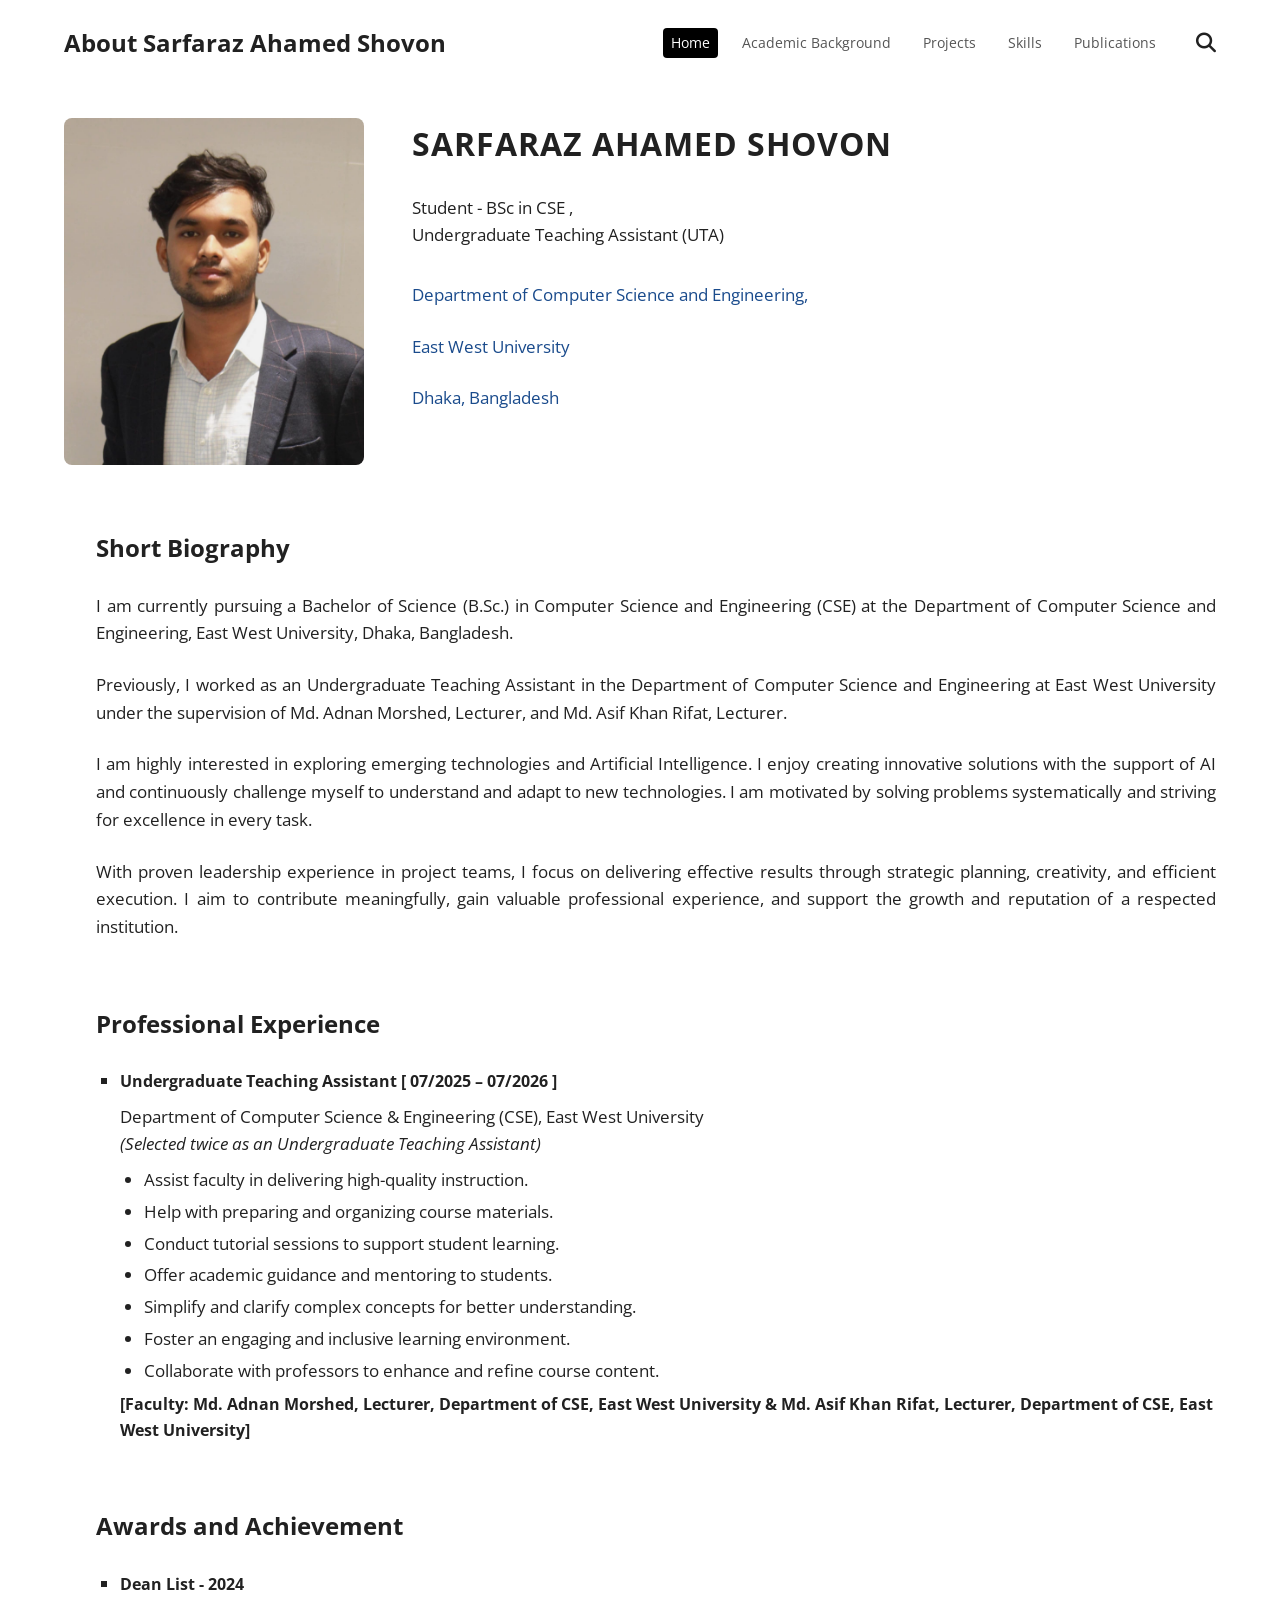
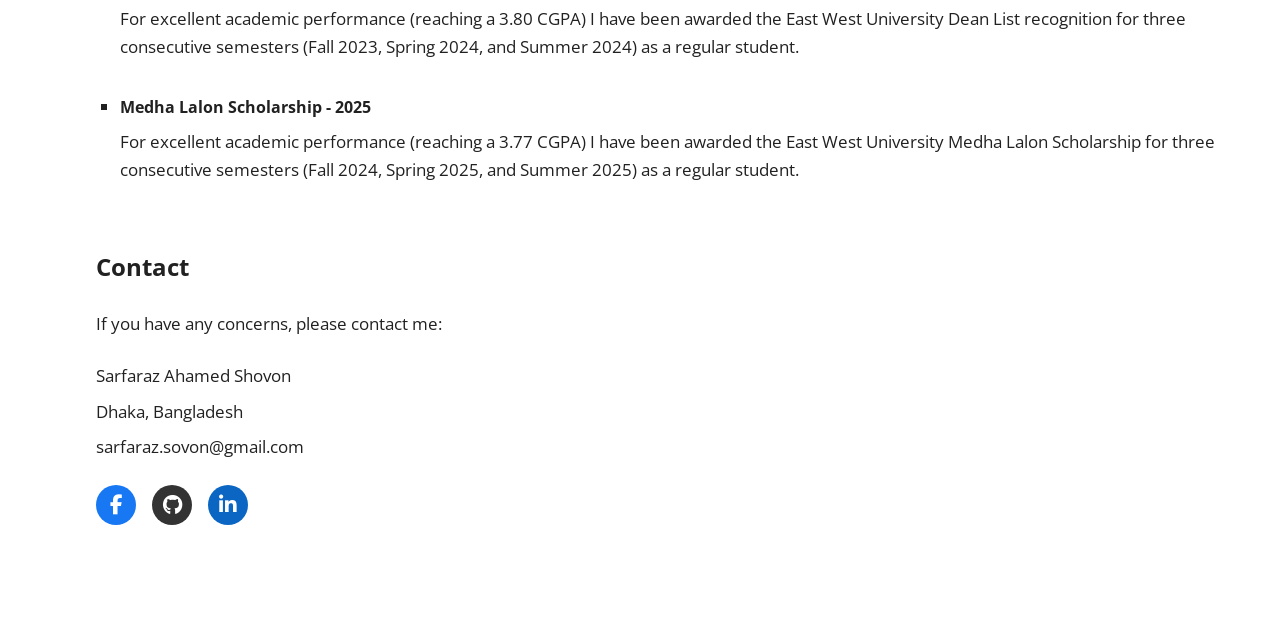
==== index.html @ 61edd61b "Initial commit: Added portfolio website files" ====
<!DOCTYPE html>
<html lang="en">
<head>
  <meta charset="UTF-8">
  <meta name="viewport" content="width=device-width, initial-scale=1.0">
  <meta name="description" content="Sarfaraz Ahamed Shovon - Portfolio">
  <title>About Sarfaraz Ahamed Shovon</title>
  
  <!-- Font Awesome for Icons -->
  <link rel="stylesheet" href="https://cdnjs.cloudflare.com/ajax/libs/font-awesome/6.5.1/css/all.min.css">
  
  <!-- Custom Styles -->
  <link rel="stylesheet" href="style.css">
</head>
<body>

  <div class="container">
    <!-- Overlay for mobile menu -->
    <div class="menu-overlay" id="menuOverlay"></div>

    <!-- Header -->
    <header class="header">
      <div class="header-brand">
        <i class="fas fa-bars mobile-menu-btn" id="mobileMenuBtn"></i>
        <div class="site-title">About Sarfaraz Ahamed Shovon</div>
      </div>
      <nav class="nav" id="mainNav">
        <i class="fas fa-times close-menu-btn" id="closeMenuBtn"></i>
        <div class="nav-links">
          <a href="index.html" class="nav-link active">Home</a>
          <a href="academic.html" class="nav-link">Academic Background</a>
          <a href="projects.html" class="nav-link">Projects</a>
          <a href="skills.html" class="nav-link">Skills</a>
          <a href="publications.html" class="nav-link">Publications</a>
        </div>
      </nav>
      <i class="fas fa-search nav-search" id="searchBtn" style="cursor: pointer;"></i>
    </header>

    <!-- Main Content -->
    <main class="main-content">
      
      <!-- Hero Section -->
      <section class="hero">
        <div class="hero-image">
          <img src="images/profile.jpg" alt="Sarfaraz Ahamed Shovon">
        </div>
        <div class="hero-info">
          <h1 class="hero-name">SARFARAZ AHAMED SHOVON</h1>
          <div class="hero-details">
            <p class="hero-title">Student - BSc in CSE ,<br>Undergraduate Teaching Assistant (UTA)</p>
            <div class="hero-affiliation">
              <p>Department of Computer Science and Engineering,</p>
              <p>East West University</p>
              <p>Dhaka, Bangladesh</p>
            </div>
          </div>
        </div>
      </section>

      <!-- Biography Section -->
      <section class="section" id="biography">
        <h2 class="section-title">Short Biography</h2>
        <div class="content-text">
          <p>I am currently pursuing a Bachelor of Science (B.Sc.) in Computer Science and Engineering (CSE) at the Department of Computer Science and Engineering, East West University, Dhaka, Bangladesh.</p>
          <p>Previously, I worked as an Undergraduate Teaching Assistant in the Department of Computer Science and Engineering at East West University under the supervision of Md. Adnan Morshed, Lecturer, and Md. Asif Khan Rifat, Lecturer.</p>
          <p>I am highly interested in exploring emerging technologies and Artificial Intelligence. I enjoy creating innovative solutions with the support of AI and continuously challenge myself to understand and adapt to new technologies. I am motivated by solving problems systematically and striving for excellence in every task.</p>
          <p>With proven leadership experience in project teams, I focus on delivering effective results through strategic planning, creativity, and efficient execution. I aim to contribute meaningfully, gain valuable professional experience, and support the growth and reputation of a respected institution.</p>
        </div>
      </section>

      <!-- Experience Section -->
      <section class="section" id="experience">
        <h2 class="section-title">Professional Experience</h2>
        <ul class="experience-list">
          <li class="experience-item">
            <strong>Undergraduate Teaching Assistant [ 07/2025 – 07/2026 ]</strong>
            <p>Department of Computer Science & Engineering (CSE), East West University</p>
            <p><em>(Selected twice as an Undergraduate Teaching Assistant)</em></p>
            
            <ul class="experience-details">
              <li>Assist faculty in delivering high-quality instruction.</li>
              <li>Help with preparing and organizing course materials.</li>
              <li>Conduct tutorial sessions to support student learning.</li>
              <li>Offer academic guidance and mentoring to students.</li>
              <li>Simplify and clarify complex concepts for better understanding.</li>
              <li>Foster an engaging and inclusive learning environment.</li>
              <li>Collaborate with professors to enhance and refine course content.</li>
            </ul>
            <p><strong>[Faculty: Md. Adnan Morshed, Lecturer, Department of CSE, East West University & Md. Asif Khan Rifat, Lecturer, Department of CSE, East West University]</strong></p>
          </li>
        </ul>
      </section>

      <!-- Awards Section -->
      <section class="section" id="awards">
        <h2 class="section-title">Awards and Achievement</h2>
        <ul class="awards-list">
          <li class="award-item">
            <strong>Dean List - 2024</strong>
            <p>For excellent academic performance (reaching a 3.80 CGPA) I have been awarded the East West University Dean List recognition for three consecutive semesters (Fall 2023, Spring 2024, and Summer 2024) as a regular student.</p>
          </li>
          <li class="award-item">
            <strong>Medha Lalon Scholarship - 2025</strong>
            <p>For excellent academic performance (reaching a 3.77 CGPA) I have been awarded the East West University Medha Lalon Scholarship for three consecutive semesters (Fall 2024, Spring 2025, and Summer 2025) as a regular student.</p>
          </li>
        </ul>
      </section>

      <!-- Contact Section -->
      <section class="section" id="contact">
        <h2 class="section-title">Contact</h2>
        <div class="contact-info">
          <p>If you have any concerns, please contact me:</p>
          <p>Sarfaraz Ahamed Shovon</p>
          <p>Dhaka, Bangladesh</p>
          <p>sarfaraz.sovon@gmail.com</p>
        </div>
        
        <div class="social-icons">
          <a href="https://m.facebook.com/sarfarazahamed.shovon.5/" target="_blank" class="social-icon icon-facebook" aria-label="Facebook">
            <i class="fab fa-facebook-f"></i>
          </a>
          <a href="https://github.com/shovon021" target="_blank" class="social-icon icon-github" aria-label="GitHub">
            <i class="fab fa-github"></i>
          </a>
          <a href="https://www.linkedin.com/in/sarfaraz-ahamed-shovon-49422b405" target="_blank" class="social-icon icon-linkedin" aria-label="LinkedIn">
            <i class="fab fa-linkedin-in"></i>
          </a>
        </div>
      </section>

    </main>
  </div>

  <script src="script.js"></script>
</body>
</html>
---- style.css ----
/* ==========================================================================
   Sarfaraz Ahamed Shovon — Simple Portfolio Design System
   Design tokens sourced from DESIGN.md & SKILL.md
   ========================================================================== */

/* ── Google Fonts ── */
@import url('https://fonts.googleapis.com/css2?family=Open+Sans:wght@400;600;700&display=swap');

/* ── Design Tokens ── */
:root {
  --font-family-primary: 'Open Sans', sans-serif;
  --font-size-base: 17.3333px; /* 13pt */
  --font-size-sm: 14px;
  --font-size-md: 16px;
  --font-size-lg: 24px;
  --font-size-xl: 32px; /* For main titles */
  
  --font-weight-base: 400;
  --font-weight-semibold: 600;
  --font-weight-bold: 700;

  --line-height-base: 27.7333px;
  
  --color-text-primary: #212121;
  --color-text-secondary: #555555;
  --color-surface-base: #ffffff;
  --color-surface-raised: #f8f9fa;
  --color-surface-strong: #000000;
  
  --space-1: 4px;
  --space-2: 8px;
  --space-3: 16px;
  --space-4: 24px;
  --space-5: 32px;
  --space-6: 48px;
  --space-7: 64px;

  --container-max: 1200px;
}

/* ── Reset & Base ── */
*, *::before, *::after {
  box-sizing: border-box;
  margin: 0;
  padding: 0;
}

body {
  font-family: var(--font-family-primary);
  font-size: var(--font-size-base);
  font-weight: var(--font-weight-base);
  line-height: 1.6;
  color: var(--color-text-primary);
  background-color: var(--color-surface-base);
  -webkit-font-smoothing: antialiased;
  overflow-y: scroll; /* Force vertical scrollbar to prevent layout shift between pages */
}

a {
  color: var(--color-text-primary);
  text-decoration: none;
}

a:hover {
  text-decoration: underline;
}

img {
  max-width: 100%;
  height: auto;
  display: block;
}

/* ── Layout ── */
.container {
  max-width: var(--container-max);
  margin: 0 auto;
  padding: 0 var(--space-4);
}

/* ── Header / Navigation ── */
.header {
  padding: var(--space-4) 0;
  display: flex;
  justify-content: space-between;
  align-items: center;
  flex-wrap: nowrap; /* Prevent wrapping so search stays on right */
  gap: var(--space-4);
}

.header-brand {
  display: flex;
  align-items: center;
  gap: var(--space-3);
}

.mobile-menu-btn {
  display: none;
  font-size: 20px;
  color: var(--color-text-primary);
  cursor: pointer;
}

.site-title {
  font-size: var(--font-size-lg);
  font-weight: var(--font-weight-bold);
  color: var(--color-text-primary);
  white-space: nowrap; /* Prevent title from wrapping to multiple lines */
}

.nav {
  display: flex;
  align-items: center;
  flex-grow: 1;
  justify-content: flex-end;
}

.nav-links {
  display: flex;
  gap: var(--space-3);
  align-items: center;
  flex-wrap: nowrap; /* Keep all tabs on one line */
}

.close-menu-btn {
  display: none;
}

.menu-overlay {
  display: none;
}

.nav-link {
  font-size: var(--font-size-sm);
  color: var(--color-text-secondary);
  padding: var(--space-1) var(--space-2);
  border-radius: 4px;
  transition: all 0.2s ease;
}

.nav-link:hover {
  color: var(--color-text-primary);
  text-decoration: none;
}

.nav-link.active {
  background-color: var(--color-surface-strong);
  color: var(--color-surface-base);
}

.nav-search {
  margin-left: var(--space-2);
  color: var(--color-text-primary);
  cursor: pointer;
  font-size: 20px;
}

/* ── Main Content Area ── */
.main-content {
  padding: var(--space-5) 0;
}

/* ── Hero Section ── */
.hero {
  display: flex;
  gap: var(--space-6);
  align-items: flex-start;
  margin-bottom: var(--space-7);
}

.hero-image {
  flex-shrink: 0;
  width: 300px;
}

.hero-image img {
  width: 100%;
  border-radius: 8px; /* Slight rounding for a clean look */
}

.hero-info {
  flex-grow: 1;
}

.hero-name {
  font-size: var(--font-size-xl);
  font-weight: var(--font-weight-bold);
  margin-bottom: var(--space-4);
  text-transform: uppercase;
  letter-spacing: 1px;
}

.hero-details p {
  color: var(--color-text-primary);
}

.hero-title {
  margin-bottom: var(--space-5);
}

.hero-affiliation p {
  color: #1a4b8c;
  margin-bottom: var(--space-4);
}

.social-icons a:hover {
  transform: translateY(-2px);
  opacity: 0.9;
  text-decoration: none;
  color: #ffffff;
}

/* ── Sections ── */
.section {
  margin-bottom: var(--space-7);
  padding-left: var(--space-5); /* Indent sections slightly as seen in reference */
}

.section-title {
  font-size: var(--font-size-lg);
  font-weight: var(--font-weight-bold);
  margin-bottom: var(--space-4);
  color: var(--color-text-primary);
}

/* ── Text Content ── */
.content-text {
  margin-bottom: var(--space-3);
  text-align: justify;
}

.content-text p {
  margin-bottom: var(--space-4); /* Added paragraph spacing */
}

/* ── Lists ── */
.experience-list, .awards-list {
  list-style-type: square;
  padding-left: var(--space-4);
}

.experience-item, .award-item {
  margin-bottom: var(--space-5);
}

.experience-item strong, .award-item strong {
  display: block;
  font-size: var(--font-size-md);
  margin-bottom: var(--space-2);
}

.experience-details {
  list-style-type: disc;
  padding-left: var(--space-4);
  margin-top: var(--space-2);
  margin-bottom: var(--space-2);
}

.experience-details li {
  margin-bottom: var(--space-1);
}

/* ── Contact Info ── */
.contact-info p {
  margin-bottom: var(--space-2);
}

.contact-info p:first-child {
  margin-bottom: var(--space-4);
}

/* ── Social Icons ── */
.social-icons {
  display: flex;
  gap: var(--space-3);
  margin-top: var(--space-4);
}

.social-icons a {
  display: inline-flex;
  align-items: center;
  justify-content: center;
  width: 40px;
  height: 40px;
  border-radius: 50%;
  color: #ffffff;
  font-size: 20px;
  transition: all 0.3s ease;
}

.social-icons a[aria-label="Facebook"] {
  background-color: #1877F2;
}

.social-icons a[aria-label="GitHub"] {
  background-color: #333333;
}

.social-icons a[aria-label="LinkedIn"] {
  background-color: #0A66C2;
}

.social-icons a[aria-label="Google Scholar"] {
  background-color: #4285F4;
}

.social-icon:hover {
  opacity: 0.8;
  text-decoration: none;
}

.icon-facebook { background-color: #1877F2; }
.icon-github { background-color: #333333; }
.icon-linkedin { background-color: #0A66C2; }

/* ── Responsive ── */
@media (max-width: 768px) {
  .nav {
    position: fixed;
    top: 0;
    left: -280px;
    width: 280px;
    height: 100vh;
    background-color: var(--color-surface-raised);
    flex-direction: column;
    justify-content: flex-start;
    align-items: stretch;
    padding: var(--space-4) 0;
    z-index: 1000;
    transition: left 0.3s ease;
    box-shadow: 2px 0 5px rgba(0,0,0,0.1);
  }
  
  .nav.open {
    left: 0;
  }
  
  .nav-links {
    flex-direction: column;
    align-items: flex-start;
    gap: var(--space-2);
    width: 100%;
  }

  .nav-link {
    font-size: var(--font-size-md);
    padding: var(--space-2) var(--space-4);
    width: 100%;
  }
  
  .nav-link.active {
    display: inline-block;
    align-self: flex-start;
    margin-left: var(--space-4);
    padding: 4px 8px;
    border-radius: 2px;
    width: auto;
  }
  
  .close-menu-btn {
    display: block;
    align-self: flex-start;
    margin-left: var(--space-4);
    margin-bottom: var(--space-4);
    font-size: 20px;
    cursor: pointer;
    color: var(--color-text-secondary);
  }

  .menu-overlay {
    display: block;
    position: fixed;
    top: 0;
    left: 0;
    width: 100vw;
    height: 100vh;
    background-color: rgba(0, 0, 0, 0.5);
    z-index: 999;
    opacity: 0;
    pointer-events: none;
    transition: opacity 0.3s ease;
  }
  
  .menu-overlay.open {
    opacity: 1;
    pointer-events: auto;
  }
  
  .mobile-menu-btn {
    display: block; /* Show hamburger on mobile */
  }
  
  .hero {
    flex-direction: column;
    align-items: flex-start; /* Keep text left-aligned */
    gap: var(--space-5);
  }
  
  .hero-image {
    width: 100%;
    max-width: none; /* Let it stretch fully */
  }
  
  .hero-image img {
    border-radius: 0; /* Remove rounded corners on mobile to match reference */
    width: 100%;
  }
  
  .hero-info {
    width: 100%;
    text-align: left; /* Keep text left-aligned */
  }
  
  .academic-card {
    flex-direction: column;
    align-items: flex-start;
  }
  
  .academic-image {
    width: 100%;
  }

  .section {
    padding-left: 0;
  }
  
  .social-icons {
    justify-content: flex-start;
  }
}

/* ── Academic Background ── */
.academic-card {
  display: flex;
  gap: var(--space-5);
  margin-bottom: var(--space-5);
  align-items: center;
}

.academic-image {
  flex: 0 0 45%; /* Image takes about 45% of the width */
}

.academic-image img {
  width: 100%;
  aspect-ratio: 16 / 9; /* Standardized size for all images */
  object-fit: cover;
  border-radius: 4px;
}

.academic-details {
  flex: 1;
}

.degree-title {
  font-size: var(--font-size-lg); /* Increased font size */
  font-weight: var(--font-weight-bold);
  text-transform: uppercase;
  margin-bottom: var(--space-3);
}

.academic-details p {
  margin-bottom: var(--space-2);
  color: var(--color-text-primary);
}

/* ── Projects ── */
.project-card {
  text-align: center;
  margin-bottom: var(--space-7);
}

.project-title {
  font-size: var(--font-size-xl);
  font-weight: var(--font-weight-bold);
  margin-bottom: var(--space-4);
  color: var(--color-text-primary);
}

.text-left {
  text-align: left;
  margin-left: 5%;
}

.text-center {
  text-align: center;
}

.project-links {
  margin-bottom: var(--space-5);
}

.project-link {
  display: inline-block;
  margin: 0 var(--space-2);
  color: #1a4b8c;
  font-weight: var(--font-weight-bold);
  text-decoration: underline;
  text-transform: uppercase;
}

.project-link:hover {
  color: #0A66C2;
}

.carousel-container {
  position: relative;
  max-width: 650px;
  margin: var(--space-5) auto;
  border-radius: 8px;
  box-shadow: 0 4px 12px rgba(0,0,0,0.1);
}

.carousel-track.fade-carousel {
  position: relative;
  display: block;
  overflow: hidden;
  aspect-ratio: 16 / 9; /* Fixed aspect ratio to prevent layout shifting */
  width: 100%;
}

.carousel-img {
  position: absolute;
  top: 0;
  left: 0;
  width: 100%;
  height: 100%;
  object-fit: cover;
  opacity: 0;
  transition: opacity 0.8s ease-in-out;
}

.carousel-img.active {
  opacity: 1;
  z-index: 1;
}

.carousel-btn {
  position: absolute;
  top: 50%;
  transform: translateY(-50%);
  background: rgba(0, 0, 0, 0.6);
  color: white;
  border: none;
  width: 40px;
  height: 40px;
  border-radius: 50%;
  cursor: pointer;
  display: flex;
  align-items: center;
  justify-content: center;
  transition: background 0.3s;
  z-index: 2;
}

.carousel-btn:hover {
  background: rgba(0, 0, 0, 0.9);
}

.prev-btn { left: 10px; }
.next-btn { right: 10px; }

.project-actions {
  margin-top: var(--space-4);
}
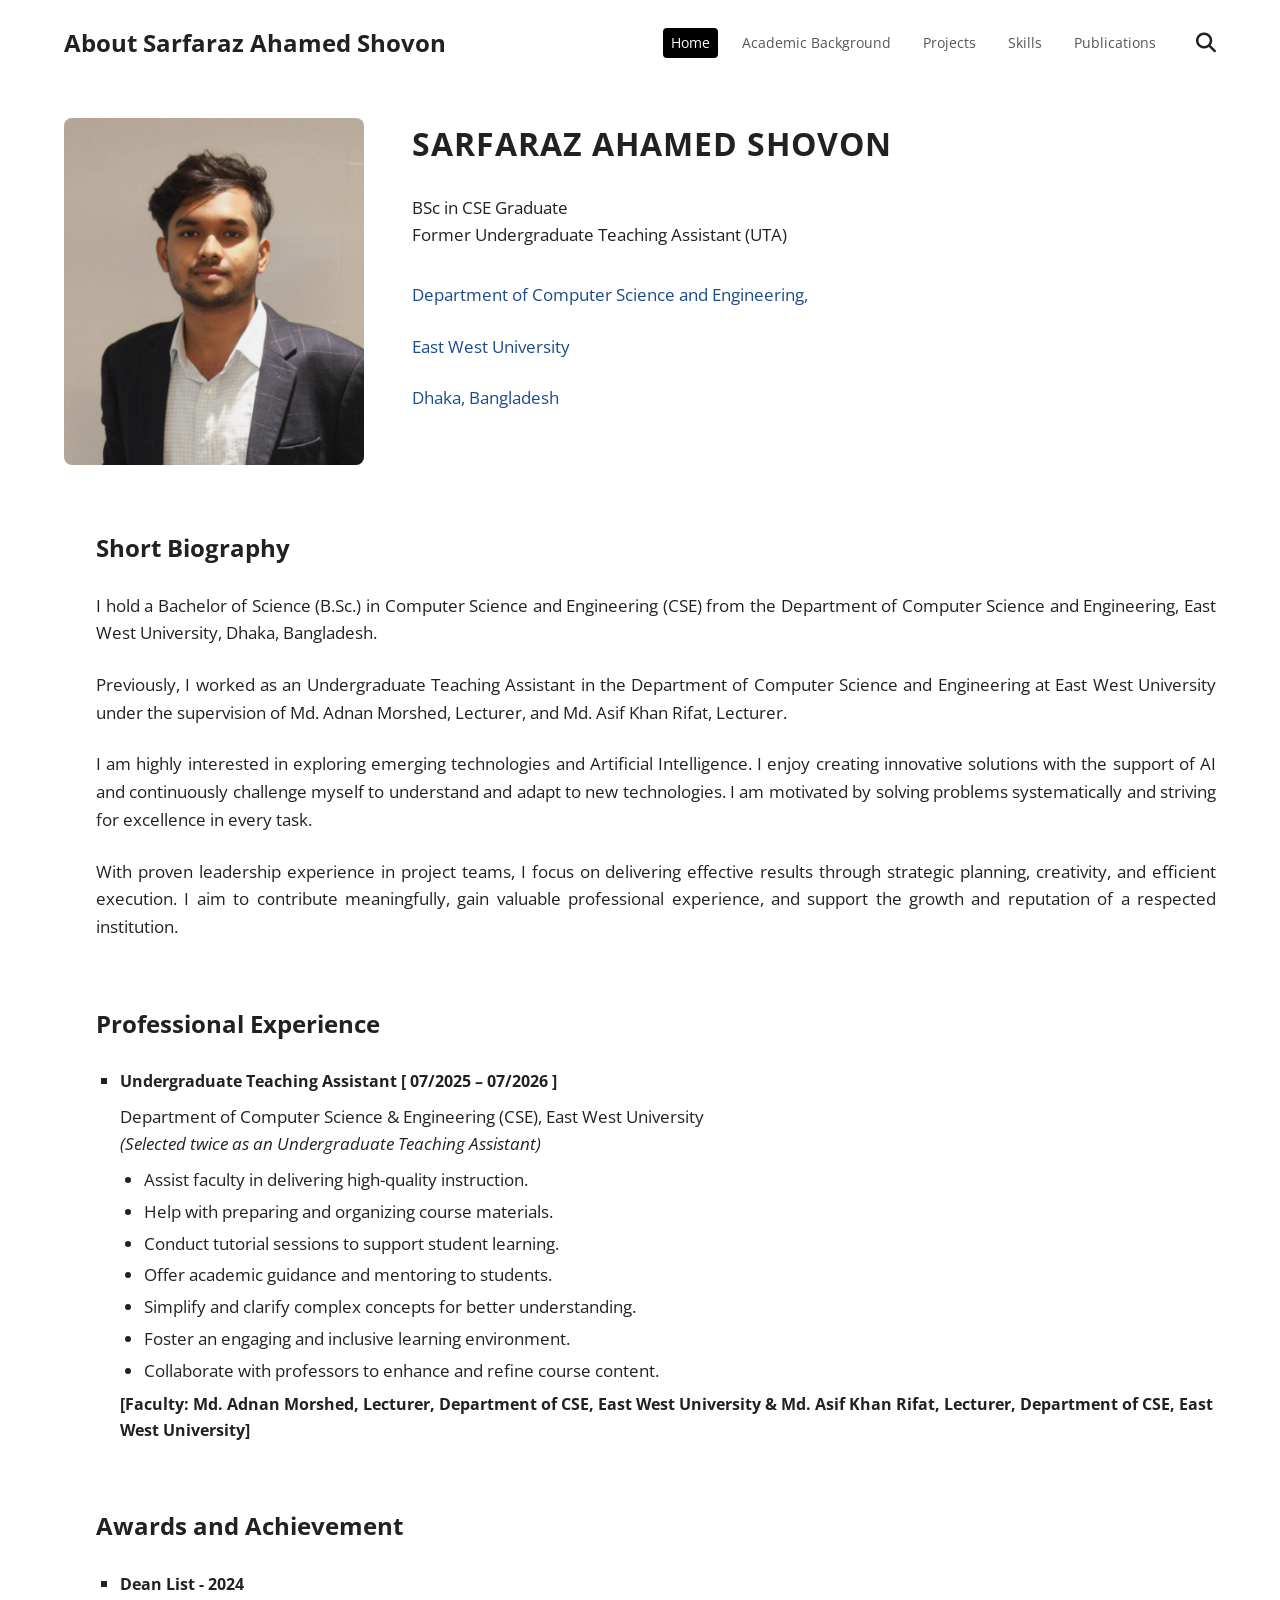
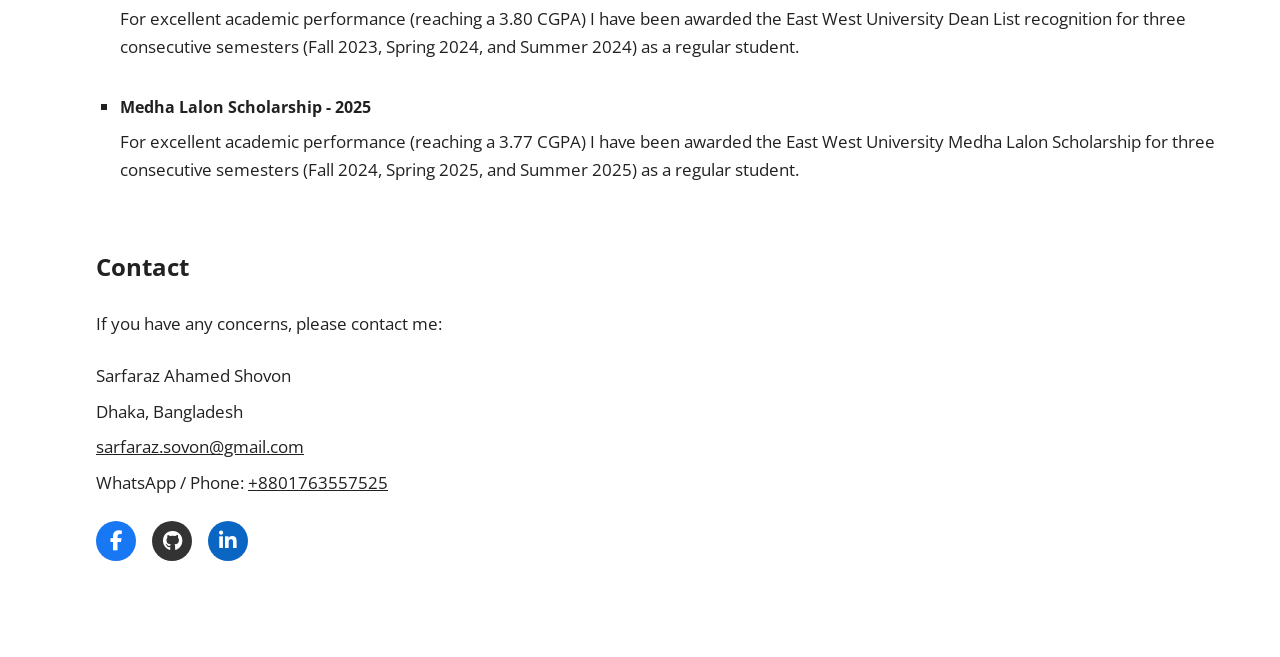
==== commit 8d01f94c: "Initial upload of new portfolio" ====
--- a/index.html
+++ b/index.html
@@ -48,7 +48,7 @@
         <div class="hero-info">
           <h1 class="hero-name">SARFARAZ AHAMED SHOVON</h1>
           <div class="hero-details">
-            <p class="hero-title">Student - BSc in CSE ,<br>Undergraduate Teaching Assistant (UTA)</p>
+            <p class="hero-title">BSc in CSE Graduate<br>Former Undergraduate Teaching Assistant (UTA)</p>
             <div class="hero-affiliation">
               <p>Department of Computer Science and Engineering,</p>
               <p>East West University</p>
@@ -62,7 +62,7 @@
       <section class="section" id="biography">
         <h2 class="section-title">Short Biography</h2>
         <div class="content-text">
-          <p>I am currently pursuing a Bachelor of Science (B.Sc.) in Computer Science and Engineering (CSE) at the Department of Computer Science and Engineering, East West University, Dhaka, Bangladesh.</p>
+          <p>I hold a Bachelor of Science (B.Sc.) in Computer Science and Engineering (CSE) from the Department of Computer Science and Engineering, East West University, Dhaka, Bangladesh.</p>
           <p>Previously, I worked as an Undergraduate Teaching Assistant in the Department of Computer Science and Engineering at East West University under the supervision of Md. Adnan Morshed, Lecturer, and Md. Asif Khan Rifat, Lecturer.</p>
           <p>I am highly interested in exploring emerging technologies and Artificial Intelligence. I enjoy creating innovative solutions with the support of AI and continuously challenge myself to understand and adapt to new technologies. I am motivated by solving problems systematically and striving for excellence in every task.</p>
           <p>With proven leadership experience in project teams, I focus on delivering effective results through strategic planning, creativity, and efficient execution. I aim to contribute meaningfully, gain valuable professional experience, and support the growth and reputation of a respected institution.</p>
@@ -114,7 +114,8 @@
           <p>If you have any concerns, please contact me:</p>
           <p>Sarfaraz Ahamed Shovon</p>
           <p>Dhaka, Bangladesh</p>
-          <p>sarfaraz.sovon@gmail.com</p>
+          <p><a href="mailto:sarfaraz.sovon@gmail.com" style="color: inherit; text-decoration: underline;">sarfaraz.sovon@gmail.com</a></p>
+          <p>WhatsApp / Phone: <a href="https://wa.me/8801763557525" target="_blank" style="color: inherit; text-decoration: underline;">+8801763557525</a></p>
         </div>
         
         <div class="social-icons">
--- a/style.css
+++ b/style.css
@@ -390,6 +390,20 @@
     display: block; /* Show hamburger on mobile */
   }
   
+  .header {
+    gap: var(--space-2);
+  }
+
+  .header-brand {
+    gap: var(--space-2);
+  }
+
+  .site-title {
+    font-size: 16px;
+    white-space: normal;
+    line-height: 1.3;
+  }
+  
   .hero {
     flex-direction: column;
     align-items: flex-start; /* Keep text left-aligned */
@@ -418,6 +432,11 @@
   
   .academic-image {
     width: 100%;
+  }
+
+  .academic-details {
+    width: 100%;
+    text-align: left;
   }
 
   .section {
@@ -511,11 +530,31 @@
   box-shadow: 0 4px 12px rgba(0,0,0,0.1);
 }
 
+.carousel-container.fixed-ratio {
+  aspect-ratio: 16 / 9;
+  background-color: #f8f9fa;
+}
+
+.carousel-container.fixed-ratio .carousel-track {
+  height: 100%;
+}
+
+.carousel-container.fixed-ratio .carousel-img {
+  height: 100%;
+}
+
+.carousel-container.fixed-ratio .carousel-img.active {
+  position: absolute;
+}
+
+.carousel-mobile {
+  max-width: 350px;
+}
+
 .carousel-track.fade-carousel {
   position: relative;
   display: block;
   overflow: hidden;
-  aspect-ratio: 16 / 9; /* Fixed aspect ratio to prevent layout shifting */
   width: 100%;
 }
 
@@ -525,14 +564,17 @@
   left: 0;
   width: 100%;
   height: 100%;
-  object-fit: cover;
+  object-fit: contain;
   opacity: 0;
   transition: opacity 0.8s ease-in-out;
+  background-color: #ffffff;
 }
 
 .carousel-img.active {
   opacity: 1;
   z-index: 1;
+  position: relative;
+  height: auto;
 }
 
 .carousel-btn {
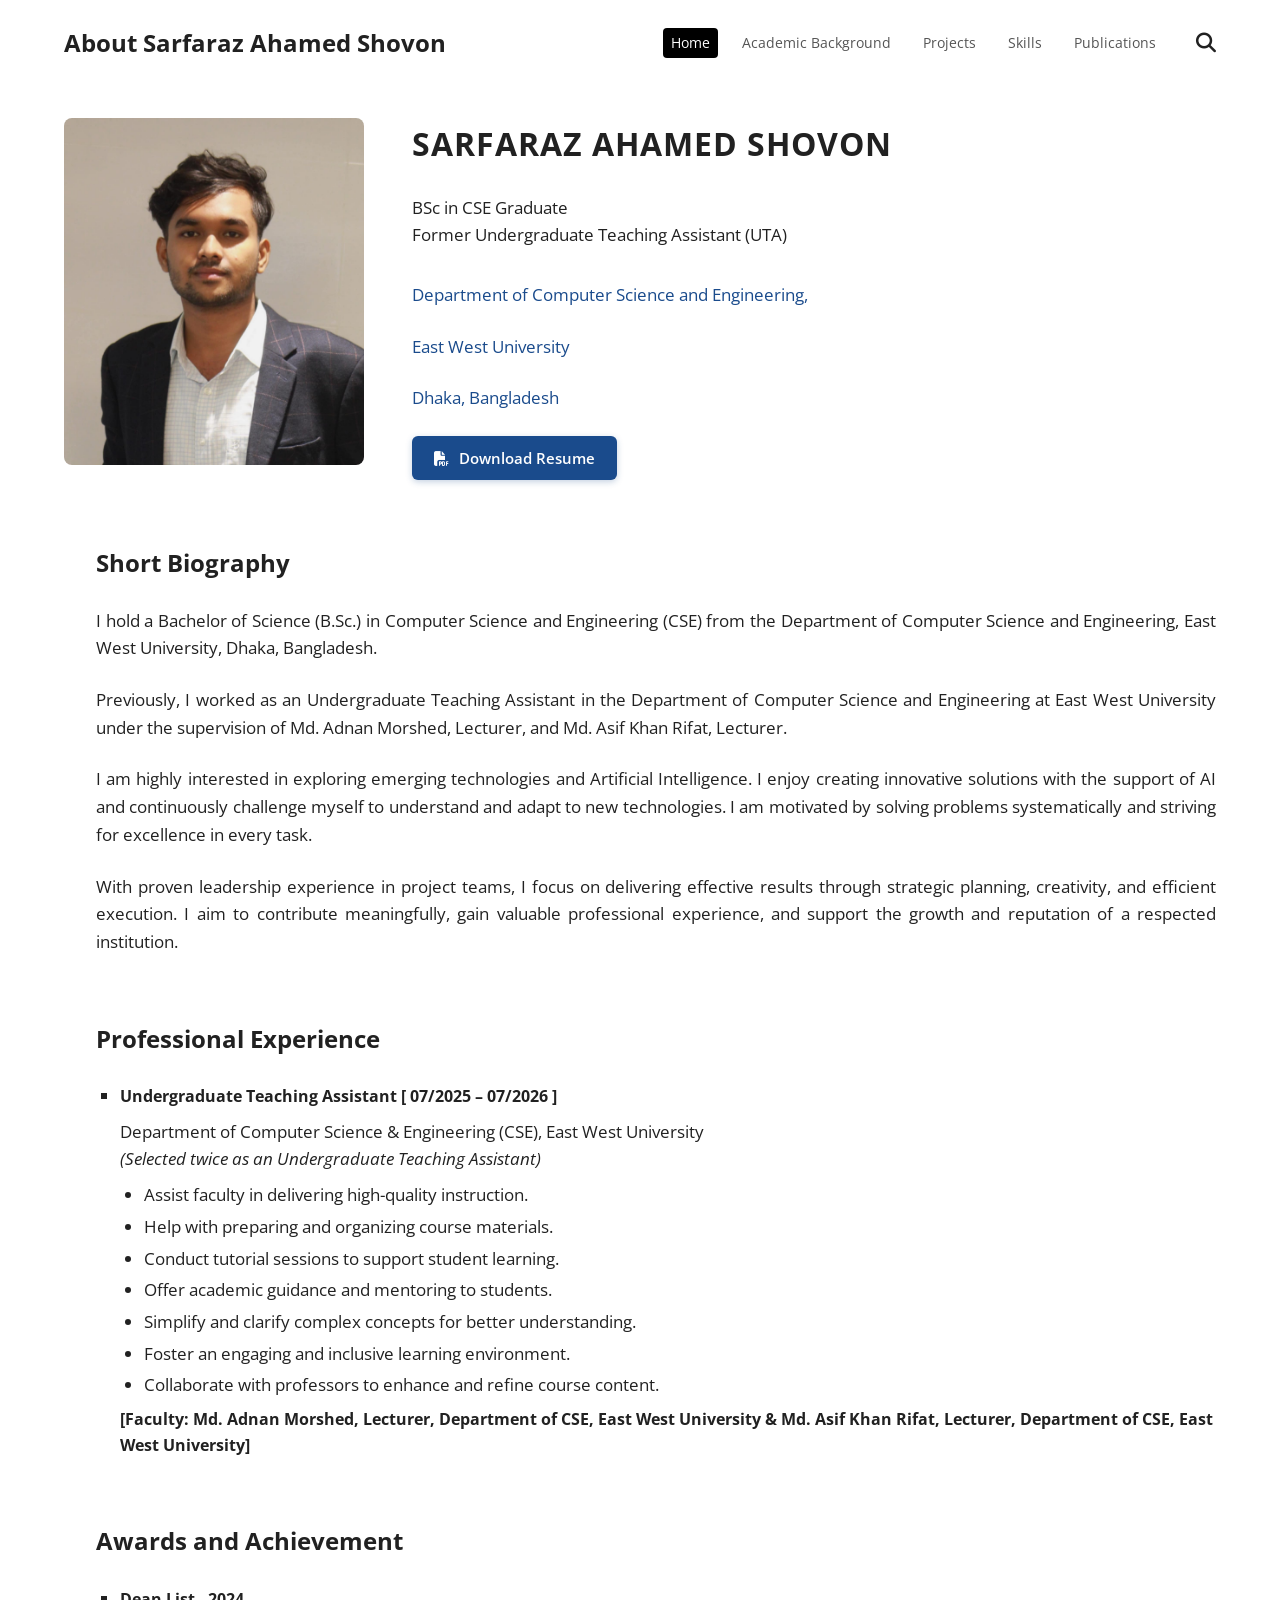
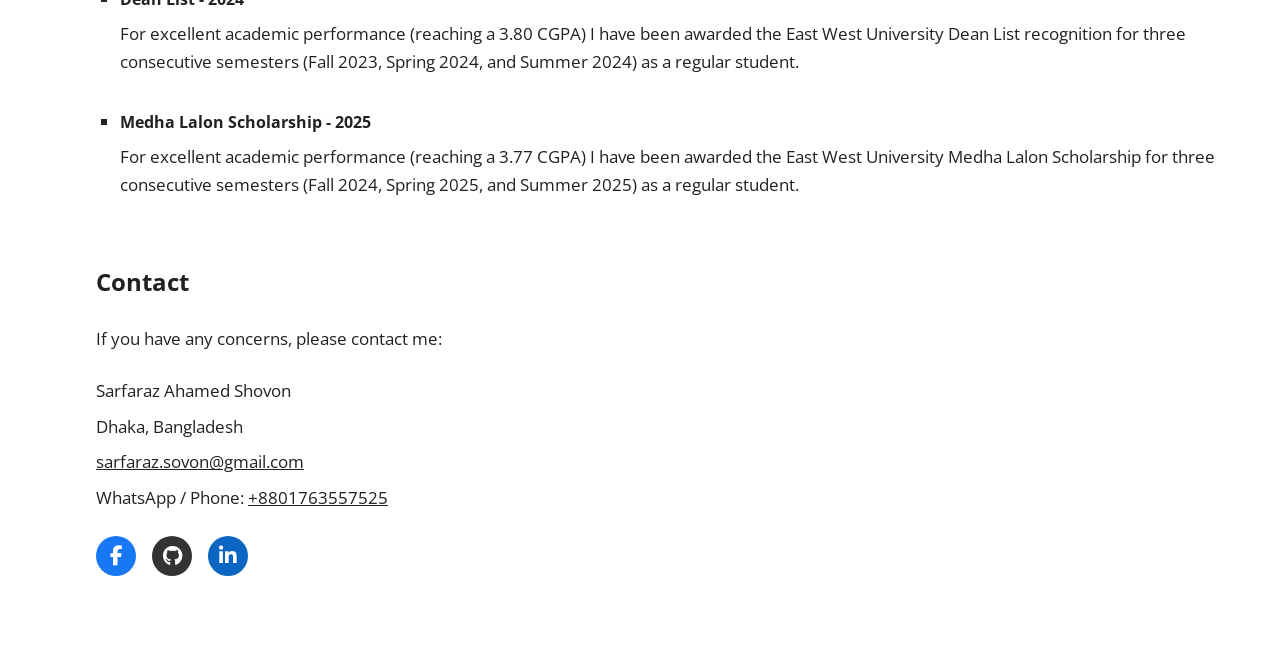
==== commit 7d1055a9: "Add resume download button and UI optimizations" ====
--- a/index.html
+++ b/index.html
@@ -53,6 +53,11 @@
               <p>Department of Computer Science and Engineering,</p>
               <p>East West University</p>
               <p>Dhaka, Bangladesh</p>
+            </div>
+            <div class="hero-action" style="margin-top: var(--space-4);">
+              <a href="https://drive.google.com/file/d/1s55cXIl7aJNW95Kx0sTf9O6nR734k5rl/view?usp=sharing" target="_blank" rel="noopener noreferrer" class="btn-resume">
+                <i class="fas fa-file-pdf"></i> Download Resume
+              </a>
             </div>
           </div>
         </div>
--- a/style.css
+++ b/style.css
@@ -201,6 +201,30 @@
 .hero-affiliation p {
   color: #1a4b8c;
   margin-bottom: var(--space-4);
+}
+
+/* ── Resume Button ── */
+.btn-resume {
+  display: inline-flex;
+  align-items: center;
+  gap: 10px;
+  padding: 10px 22px;
+  background-color: #1a4b8c;
+  color: #ffffff !important;
+  font-size: 15px;
+  font-weight: 600;
+  border-radius: 6px;
+  text-decoration: none;
+  transition: all 0.2s ease;
+  box-shadow: 0 2px 6px rgba(26, 75, 140, 0.25);
+}
+
+.btn-resume:hover {
+  background-color: #123463;
+  color: #ffffff !important;
+  text-decoration: none;
+  transform: translateY(-2px);
+  box-shadow: 0 4px 12px rgba(26, 75, 140, 0.35);
 }
 
 .social-icons a:hover {
@@ -425,6 +449,14 @@
     text-align: left; /* Keep text left-aligned */
   }
   
+  .hero-name {
+    font-size: var(--font-size-lg);
+  }
+  
+  .project-title {
+    font-size: var(--font-size-sm);
+  }
+  
   .academic-card {
     flex-direction: column;
     align-items: flex-start;
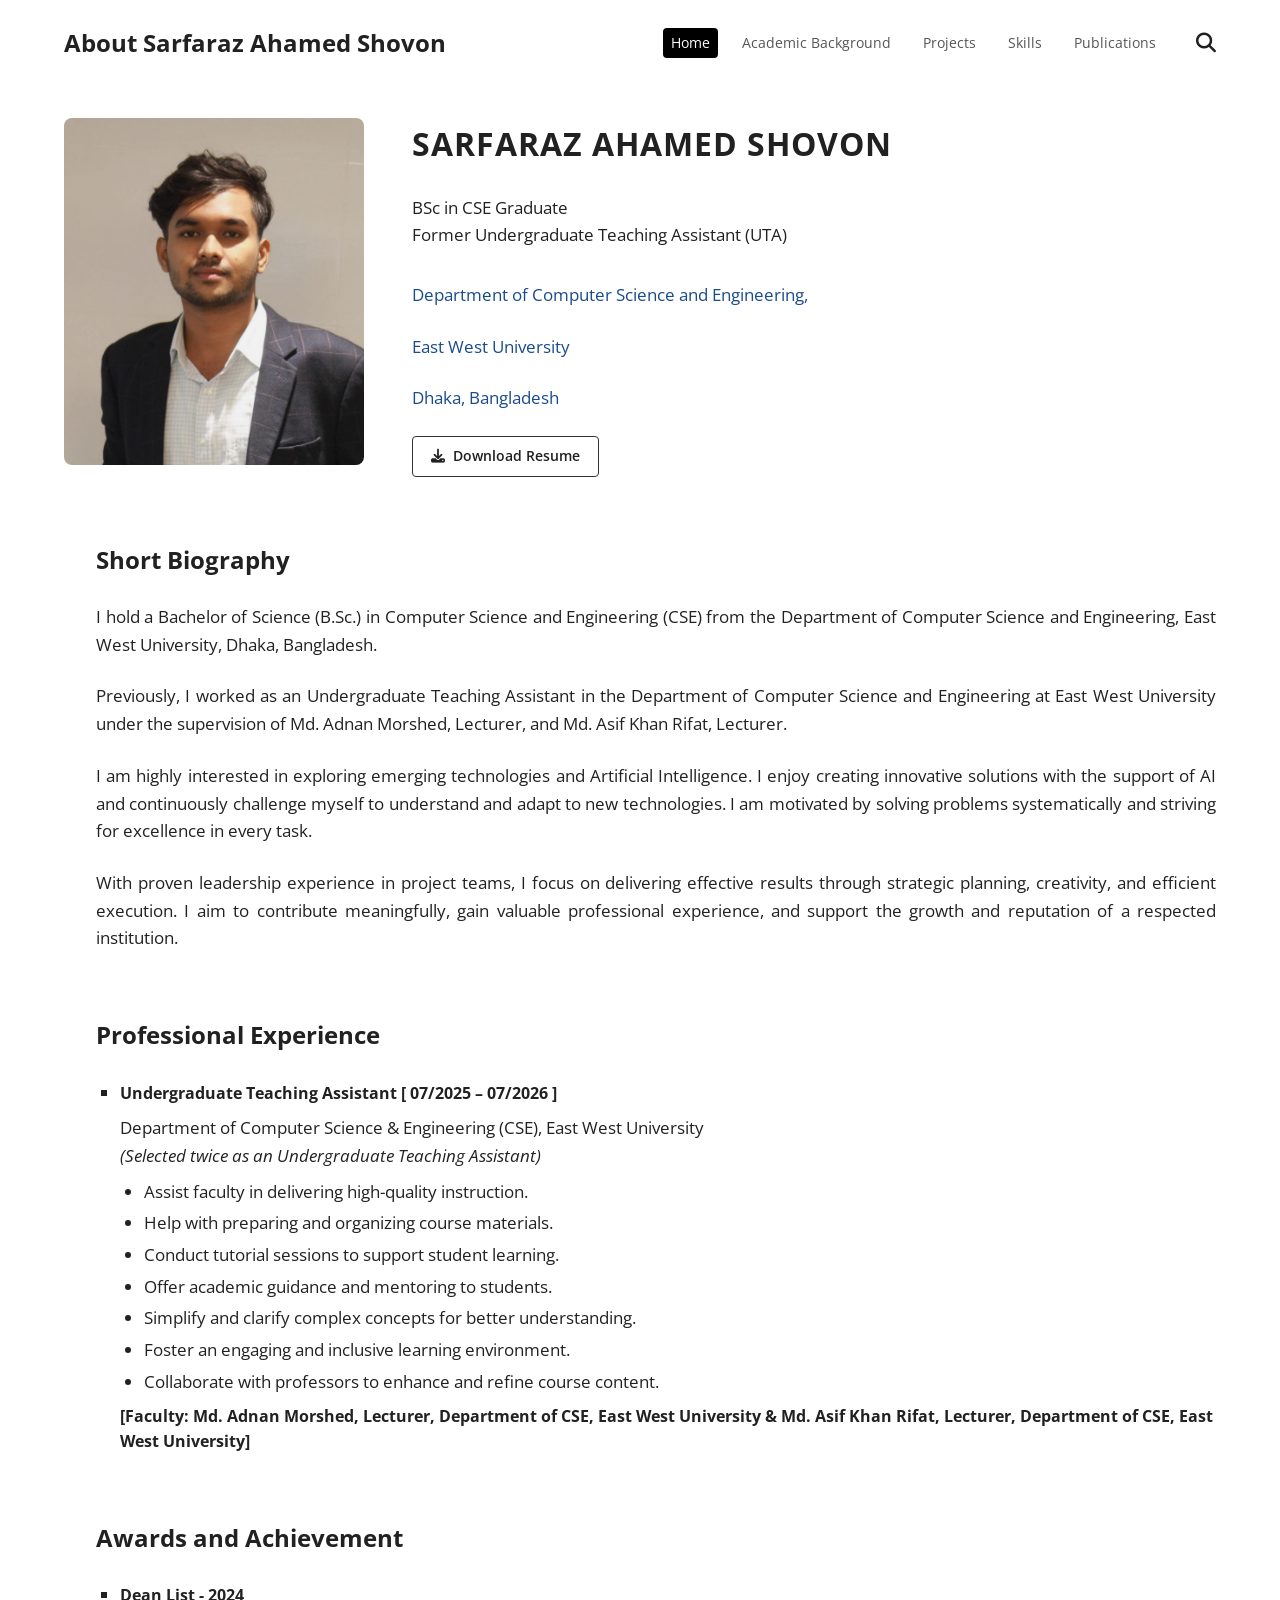
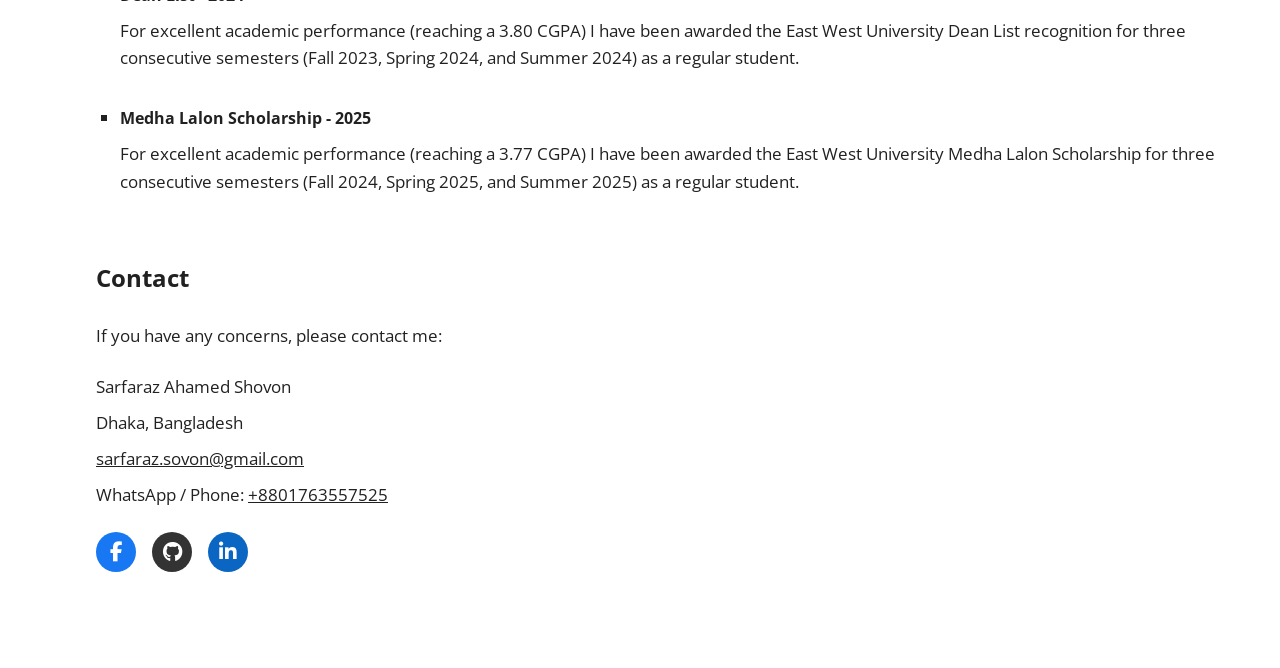
==== commit 1ff623be: "Update resume download button style and direct download link" ====
--- a/index.html
+++ b/index.html
@@ -55,8 +55,8 @@
               <p>Dhaka, Bangladesh</p>
             </div>
             <div class="hero-action" style="margin-top: var(--space-4);">
-              <a href="https://drive.google.com/file/d/1s55cXIl7aJNW95Kx0sTf9O6nR734k5rl/view?usp=sharing" target="_blank" rel="noopener noreferrer" class="btn-resume">
-                <i class="fas fa-file-pdf"></i> Download Resume
+              <a href="https://drive.google.com/uc?export=download&id=1s55cXIl7aJNW95Kx0sTf9O6nR734k5rl" target="_blank" rel="noopener noreferrer" download class="btn-resume">
+                <i class="fas fa-download"></i> Download Resume
               </a>
             </div>
           </div>
--- a/style.css
+++ b/style.css
@@ -207,24 +207,23 @@
 .btn-resume {
   display: inline-flex;
   align-items: center;
-  gap: 10px;
-  padding: 10px 22px;
-  background-color: #1a4b8c;
-  color: #ffffff !important;
-  font-size: 15px;
+  gap: 8px;
+  padding: 8px 18px;
+  background-color: #ffffff;
+  color: #212121 !important;
+  font-size: 14px;
   font-weight: 600;
-  border-radius: 6px;
+  border: 1px solid #333333;
+  border-radius: 4px;
   text-decoration: none;
   transition: all 0.2s ease;
-  box-shadow: 0 2px 6px rgba(26, 75, 140, 0.25);
 }
 
 .btn-resume:hover {
-  background-color: #123463;
+  background-color: #212121;
   color: #ffffff !important;
   text-decoration: none;
-  transform: translateY(-2px);
-  box-shadow: 0 4px 12px rgba(26, 75, 140, 0.35);
+  border-color: #212121;
 }
 
 .social-icons a:hover {
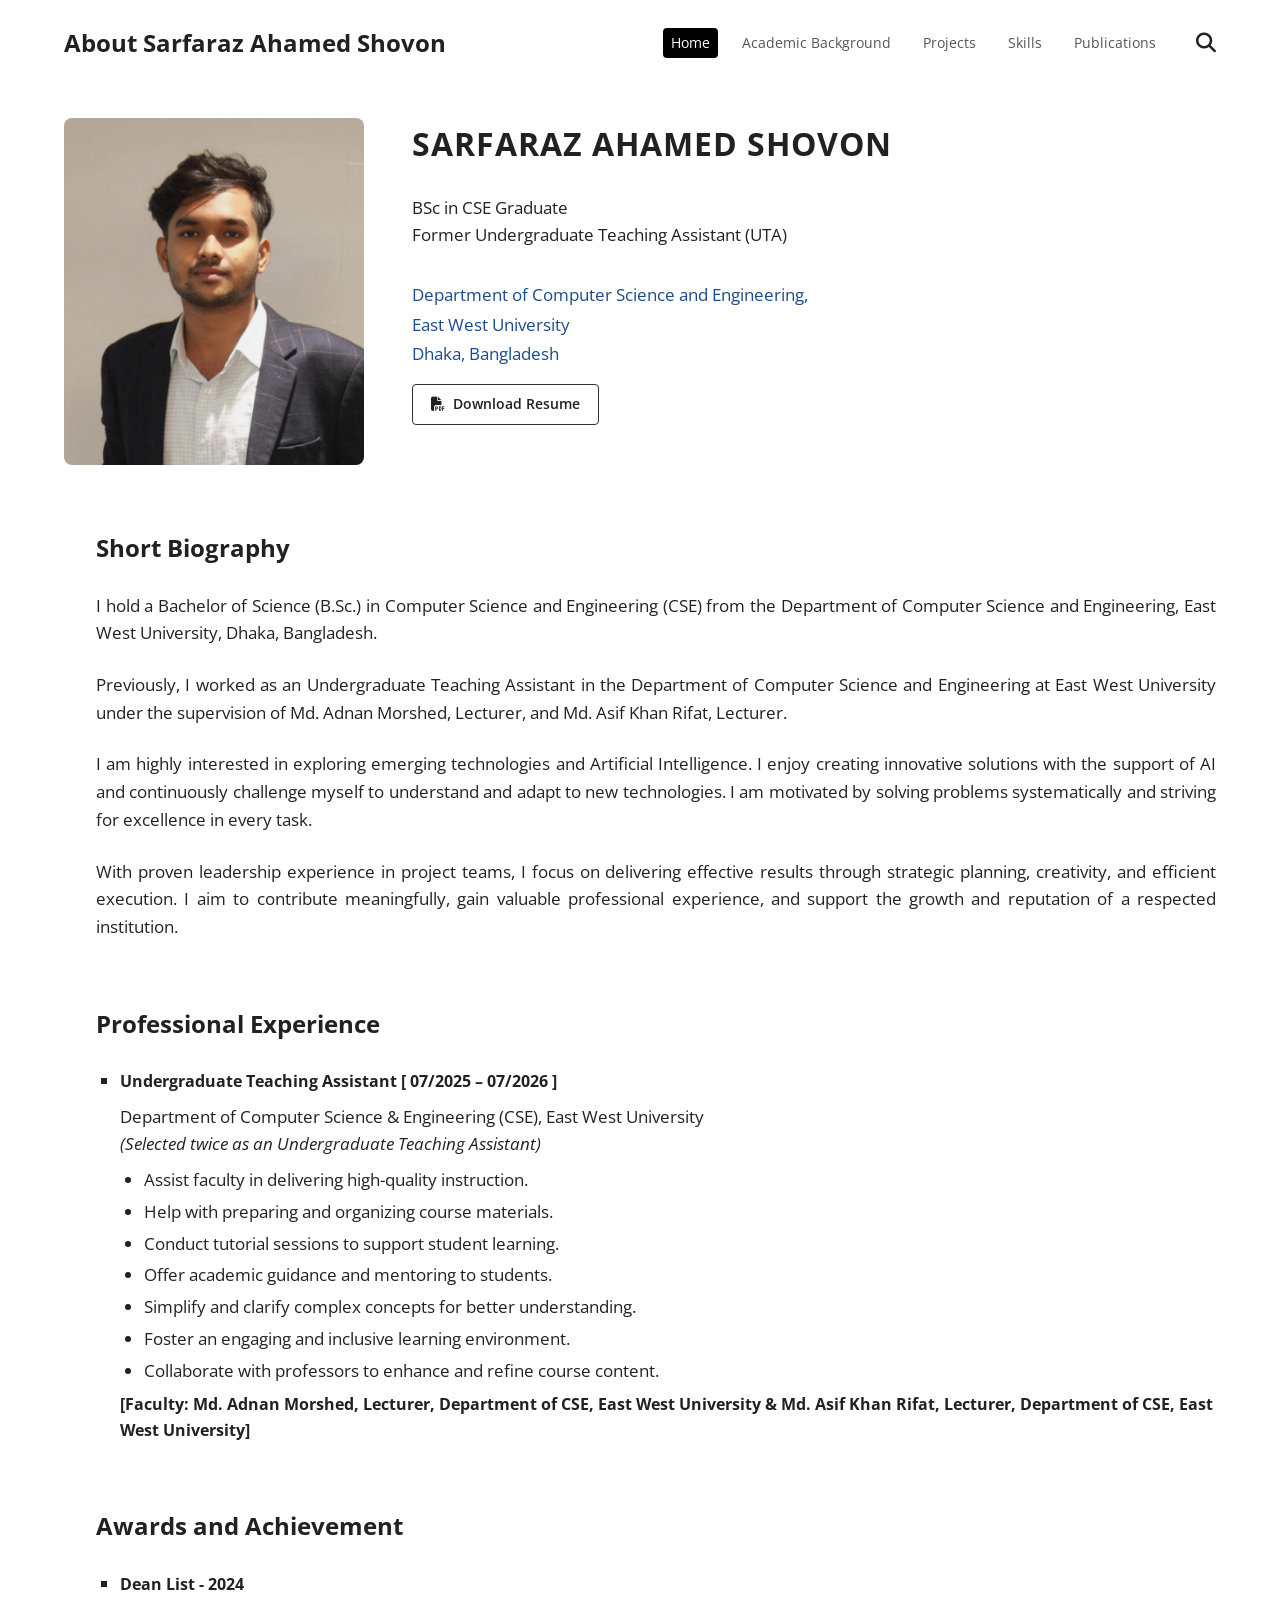
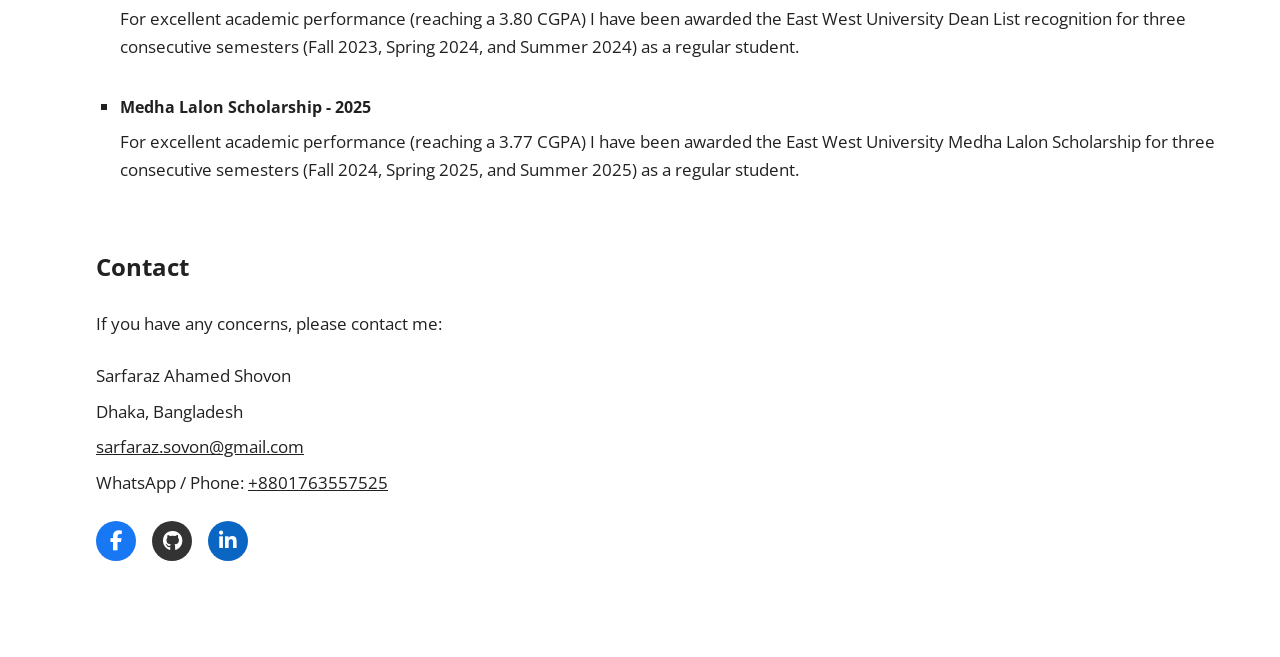
==== commit b4e8a2a5: "Change icon to pdf and align resume button level with profile picture" ====
--- a/index.html
+++ b/index.html
@@ -54,9 +54,9 @@
               <p>East West University</p>
               <p>Dhaka, Bangladesh</p>
             </div>
-            <div class="hero-action" style="margin-top: var(--space-4);">
+            <div class="hero-action" style="margin-top: var(--space-3);">
               <a href="https://drive.google.com/uc?export=download&id=1s55cXIl7aJNW95Kx0sTf9O6nR734k5rl" target="_blank" rel="noopener noreferrer" download class="btn-resume">
-                <i class="fas fa-download"></i> Download Resume
+                <i class="fas fa-file-pdf"></i> Download Resume
               </a>
             </div>
           </div>
--- a/style.css
+++ b/style.css
@@ -198,9 +198,13 @@
   margin-bottom: var(--space-5);
 }
 
+.hero-affiliation {
+  margin-bottom: var(--space-3);
+}
+
 .hero-affiliation p {
   color: #1a4b8c;
-  margin-bottom: var(--space-4);
+  margin-bottom: 2px;
 }
 
 /* ── Resume Button ── */
